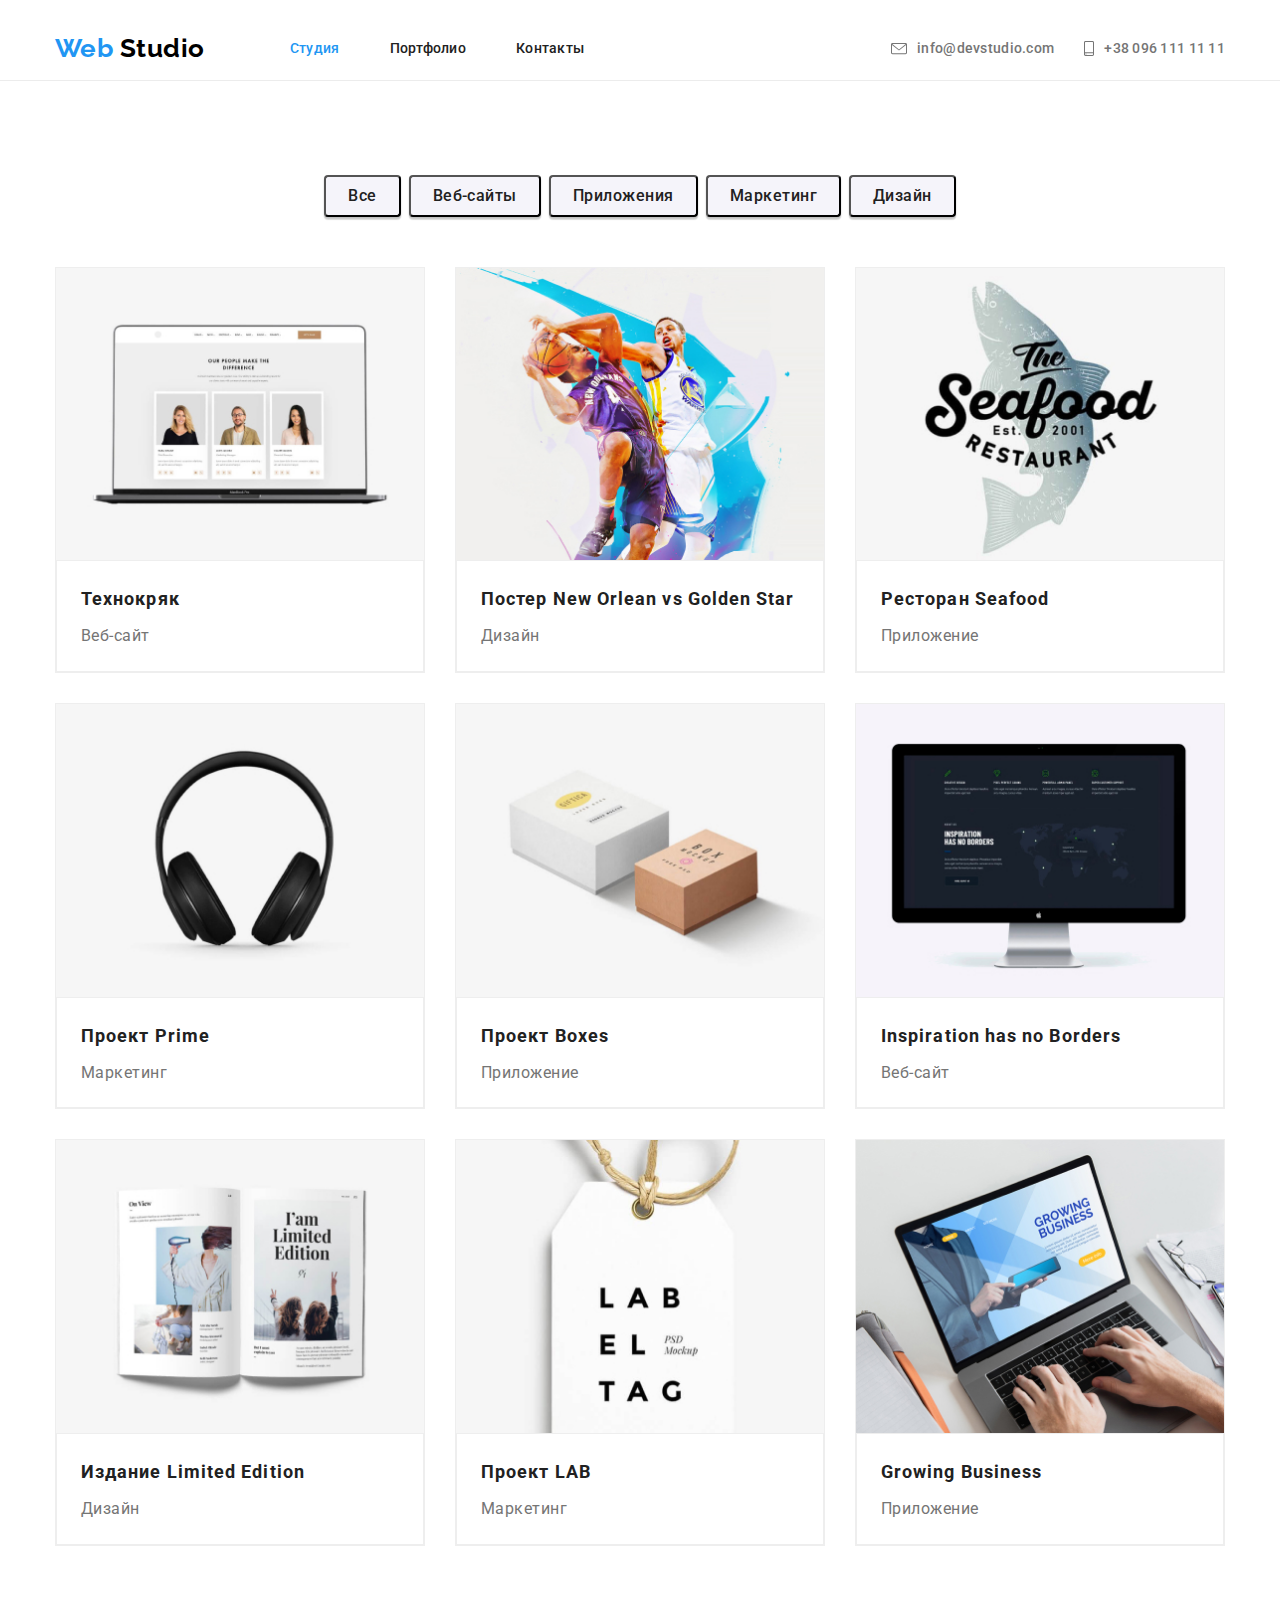
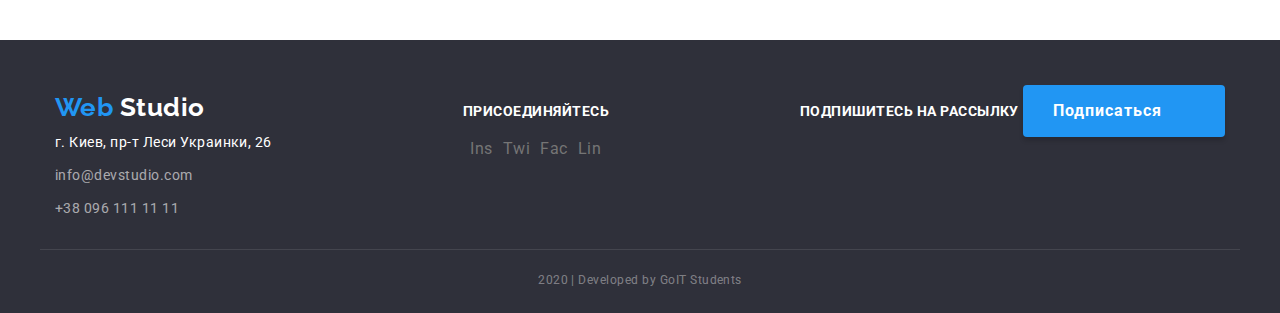
==== portfolio.html @ 9c277efb "Добавляет файлы из ДЗ-3" ====
<!DOCTYPE html>
<html lang="ru">
  <head>
    <meta charset="UTF-8" />
    <meta name="viewport" content="width=device-width, initial-scale=1.0" />
    <title>Web Studio</title>
    <link
      href="https://fonts.googleapis.com/css2?family=Raleway:wght@700&family=Roboto:wght@400;500;700;900&display=swap"
      rel="stylesheet"
    />
    <link rel="stylesheet" href="./css/normalize.css" />
    <link rel="stylesheet" href="./css/main.css" />
  </head>

  <body>
    <!-- <div class="container"> -->

    <!-- Header -->
    <header class="page-header">
      <div class="container main-nav">
        <nav class="main-nav">
          <a href="./index.html" class="logo">
            <span class="logo-blue">Web</span> Studio
          </a>

          <!-- Navigation -->
          <ul class="site-nav list">
            <li class="item">
              <a href="./index.html" class="link current">Студия</a>
            </li>
            <li class="item">
              <a href="./portfolio.html" class="link">Портфолио</a>
            </li>
            <li class="item"><a href="/" class="link">Контакты</a></li>
          </ul>
        </nav>
        <div class="header-contacts">
          <ul class="contact-list">
            <li class="item">
              <a href="mailto:info@devstudio.com" class="contact-nav"
                ><img
                  src="./images/envelope.svg"
                  class="contact-icon"
                  alt="Иконка конверта"
                />
                info@devstudio.com</a
              >
            </li>
            <li class="item">
              <a href="tel:+380961111111" class="contact-nav"
                ><img
                  src="./images/smartphone.svg"
                  class="contact-icon"
                  alt="Иконка телефона"
                />
                +38 096 111 11 11</a
              >
            </li>
          </ul>
        </div>
      </div>
    </header>

    <!-- Projects -->
    <main>
      <section class="projects">
        <div class="container">
          <h1 class="visually-hidden">Наши проекты</h1>
          <ul class="filter">
            <li class="filter-item">
              <button type="button" class="press">Все</button>
            </li>
            <li class="filter-item">
              <button type="button" class="press">Веб-сайты</button>
            </li>
            <li class="filter-item">
              <button type="button" class="press">Приложения</button>
            </li>
            <li class="filter-item">
              <button type="button" class="press">Маркетинг</button>
            </li>
            <li class="filter-item">
              <button type="button" class="press">Дизайн</button>
            </li>
          </ul>
          <ul class="projects-list">
            <li class="projects-item">
              <a class="projects-link" href="">
                <div class="projects-image">
                  <img
                    src="./images/website.jpg"
                    alt="Изображение баскетболистов"
                    width="370"
                  />
                </div>
                <div class="projects-info">
                  <h2 class="projects-title">
                    Технокряк
                  </h2>
                  <p class="projects-text">Веб-сайт</p>
                </div>
                <p class="projects-slogan">
                  Технокряк это современная площадка распространения
                  коронавируса. Компании используют эту платформу для цифрового
                  шпионажа и атак на защищённые сервера конкурентов.
                </p>
              </a>
            </li>
            <li class="projects-item">
              <a class="projects-link" href="">
                <div class="projects-image">
                  <img
                    src="./images/basketball.jpg"
                    alt="Изображение баскетболистов"
                    width="370"
                  />
                </div>
                <div class="projects-info">
                  <h2 class="projects-title">
                    Постер New Orlean vs Golden Star
                  </h2>
                  <p class="projects-text">Дизайн</p>
                </div>
                <p class="projects-slogan">
                  Технокряк это.
                </p>
              </a>
            </li>

            <li class="projects-item">
              <a class="projects-link" href=""
                ><div class="projects-image">
                  <img
                    src="./images/seafood.jpg"
                    alt="Логотип ресторана"
                    width="370"
                  />
                </div>
                <div class="projects-info">
                  <h2 class="projects-title">Ресторан Seafood</h2>
                  <p class="projects-text">Приложение</p>
                </div>
                <p class="projects-slogan">
                  Технокряк это.
                </p>
              </a>
            </li>

            <li class="projects-item">
              <a class="projects-link" href=""
                ><div class="projects-image">
                  <img
                    src="./images/prime.jpg"
                    alt="Изображение наушников"
                    width="370"
                  />
                </div>
                <div class="projects-info">
                  <h2 class="projects-title">Проект Prime</h2>
                  <p class="projects-text">Маркетинг</p>
                </div>
                <p class="projects-slogan">
                  Технокряк это.
                </p>
              </a>
            </li>

            <li class="projects-item">
              <a class="projects-link" href=""
                ><div class="projects-image">
                  <img
                    src="./images/boxes.jpg"
                    alt="Изображение двух коробок"
                    width="370"
                  />
                </div>
                <div class="projects-info">
                  <h2 class="projects-title">Проект Boxes</h2>
                  <p class="projects-text">Приложение</p>
                </div>
                <p class="projects-slogan">
                  Технокряк это.
                </p>
              </a>
            </li>

            <li class="projects-item">
              <a class="projects-link" href=""
                ><div class="projects-image">
                  <img
                    src="./images/website2.jpg"
                    alt="Изображение старницы веб-сайта"
                    width="370"
                  />
                </div>
                <div class="projects-info">
                  <h2 class="projects-title">Inspiration has no Borders</h2>
                  <p class="projects-text">Веб-сайт</p>
                </div>
                <p class="projects-slogan">
                  Технокряк это.
                </p>
              </a>
            </li>

            <li class="projects-item">
              <a class="projects-link" href=""
                ><div class="projects-image">
                  <img
                    src="./images/book.jpg"
                    alt="Изображение развернутой книги"
                    width="370"
                  />
                </div>
                <div class="projects-info">
                  <h2 class="projects-title">Издание Limited Edition</h2>
                  <p class="projects-text">Дизайн</p>
                </div>
                <p class="projects-slogan">
                  Технокряк это.
                </p>
              </a>
            </li>

            <li class="projects-item">
              <a class="projects-link" href=""
                ><div class="projects-image">
                  <img
                    src="./images/lab.jpg"
                    alt="Изображение макета логотипа"
                    width="370"
                  />
                </div>
                <div class="projects-info">
                  <h2 class="projects-title">Проект LAB</h2>
                  <p class="projects-text">Маркетинг</p>
                </div>
                <p class="projects-slogan">
                  Технокряк это.
                </p>
              </a>
            </li>

            <li class="projects-item">
              <a class="projects-link" href=""
                ><div class="projects-image">
                  <img
                    src="./images/business.jpg"
                    alt="Изображение страницы веб-сайта"
                    width="370"
                  />
                </div>
                <div class="projects-info">
                  <h2 class="projects-title">Growing Business</h2>
                  <p class="projects-text">Приложение</p>
                </div>
                <p class="projects-slogan">
                  Технокряк это.
                </p>
              </a>
            </li>
          </ul>
        </div>
      </section>
    </main>

    <!-- Footer -->
    <footer>
      <div class="container">
        <div class="footer-page">
          <div class="footer-main">
            <a href="./index.html" class="logo-footer">
              <span class="logo-blue">Web</span>
              <span class="logo-white">Studio</span>
            </a>
            <address>
              <span class="adress-title">г. Киев, пр-т Леси Украинки, 26</span>
              <a href="mailto:info@devstudio.com" class="contact"
                >info@devstudio.com</a
              >
              <a href="tel:+380961111111" class="contact">+38 096 111 11 11</a>
            </address>
          </div>
          <div class="join">
            <b class="join-title">Присоединяйтесь</b>
            <ul class="join-list">
              <li class="join-item">
                <a
                  href="/"
                  class="social-link"
                  aria-label="Ссылка на Инстаграмм"
                  >Ins</a
                >
              </li>
              <li class="join-item">
                <a href="/" class="social-link" aria-label="Ссылка на Твиттер"
                  >Twi</a
                >
              </li>
              <li class="join-item">
                <a href="/" class="social-link" aria-label="Ссылка на Фейсбук"
                  >Fac</a
                >
              </li>
              <li class="join-item">
                <a href="/" class="social-link" aria-label="Ссылка на Линкедин"
                  >Lin</a
                >
              </li>
            </ul>
          </div>
          <div class="subscribe">
            <b class="subscribe-title">Подпишитесь на рассылку</b>
            <a href="/" class="button-footer">Подписаться</a>
          </div>
        </div>
      </div>
      <p class="copyright container">2020 | Developed by GoIT Students</p>
    </footer>
  </body>
</html>
---- css/main.css ----
:root {
  --primary-text-color: #212121;
  --title-text-color: #757575;
  --title-white-color: #ffffff;
  --accent: #2196f3;
  --footer-text-color: rgba(255, 255, 255, 0.6);
  --secondary-bg-color: #f5f4fa;
  --footer-bg-color: #2f303a;
}

.visually-hidden {
  position: absolute;
  width: 1px;
  height: 1px;
  margin: -1px;
  border: 0;
  padding: 0;
  clip: rect(0 0 0 0);
  overflow: hidden;
}
ul {
  list-style: none;
  padding: 0;
  margin: 0;
}

h1,
h2,
h3,
h4,
p {
  margin-top: 0;
  margin-bottom: 0;
}

body {
  margin: 0px;
  background-color: var(--title-white-color);
  color: var(--primary-text-color);
  font-family: Roboto, sans-serif;
  letter-spacing: 0.03em;
}

a {
  text-decoration: none;
}
img {
  display: block;
  max-width: 100%;
  height: auto;
}
.container {
  margin-left: auto;
  margin-right: auto;
  width: 1200px;
  padding-left: 15px;
  padding-right: 15px;
  /* outline: 2px solid greenyellow; */
}

/* logo */
.logo {
  padding-top: 33px;
  padding-bottom: 16px;
  color: #000000;
  font-family: Raleway, sans-serif;
  font-weight: 700;
  font-size: 26px;
  line-height: 1.19;
}

.logo-blue {
  color: var(--accent);
}
.logo-white {
  color: var(--title-white-color);
}
/* Header */
/* .page-header {} */

/* Site nav */
.page-header {
  border-bottom: 1px solid #ececec;
}
.main-nav {
  display: flex;
  align-items: center;
}
.site-nav {
  display: flex;
  margin-left: 85px;
}
.site-nav .item:not(:last-child) {
  margin-right: 50px;
}
.site-nav .link {
  display: block;
  padding-top: 41px;
  padding-bottom: 23px;
  color: var(--primary-text-color);
  font-weight: 500;
  font-size: 14px;
  line-height: 1.14;
  letter-spacing: 0.02em;
}
.site-nav .link:hover,
.site-nav .link:focus {
  color: var(--accent);
}
.site-nav .link.current {
  color: var(--accent);
}
.header-contacts {
  display: flex;
  margin-left: auto;
}
.contact-list {
  display: flex;
  align-items: center;
  padding-top: 41px;
  padding-bottom: 23px;
}

.contact-list .item + .item {
  margin-left: 30px;
}
.contact-list .contact-nav {
  display: flex;
  align-items: center;
  color: var(--title-text-color);
  font-weight: 500;
  font-size: 14px;
  line-height: 1.14;
  letter-spacing: 0.02em;
}
.contact-icon {
  margin-right: 10px;
}
.contact-icon:hover,
.contact-icon:focus {
  color: var(--accent);
}
.contact-nav:hover,
.contact-nav:focus {
  color: var(--accent);
}

/* Hero */
.hero {
  background-color: var(--title-text-color);
  text-align: center;
  /* outline: 2px solid greenyellow; */
}

.hero-title {
  padding-top: 200px;
  margin-bottom: 30px;
  color: var(--title-white-color);
  font-weight: 900;
  font-size: 44px;
  line-height: 1.36;
  letter-spacing: 0.06em;
  text-transform: uppercase;
}

.button-hero {
  display: inline-block;
  border: 1px solid transparent;
  min-width: 200px;
  margin-bottom: 200px;
  padding: 10px 32px;
  background-color: var(--accent);
  color: var(--title-white-color);
  font-weight: 700;
  font-size: 16px;
  line-height: 1.87;
  letter-spacing: 0.06em;
  box-shadow: 0px 4px 4px rgba(0, 0, 0, 0.15);
  border-radius: 4px;
}
/* Functions */
.functions {
  padding-top: 94px;
  padding-bottom: 94px;
}
.functions-list {
  display: flex;
}
.functions-icon {
  background: var(--secondary-bg-color);
  padding: 25px 100px;
  border-radius: 4px;
  margin-bottom: 30px;
}
.functions-list .item {
  width: 270px;
}
.functions-list .item:not(:last-child) {
  margin-right: 30px;
}
.functions-title {
  margin-bottom: 10px;
  color: var(--primary-text-color);
  font-weight: 700;
  font-size: 14px;
  line-height: 1.14;
  text-transform: uppercase;
}
.functions-text {
  color: var(--title-text-color);
  font-size: 14px;
  line-height: 1.71;
}

/* Work */
.work {
  padding-bottom: 94px;
}
.work-list {
  display: flex;
  justify-content: space-between;
}
.work-list .work-item:not(:last-child) {
  margin-right: 30px;
}
.work-title {
  margin-bottom: 50px;
  color: var(--primary-text-color);
  font-weight: 700;
  font-size: 36px;
  line-height: 1.17;
  text-align: center;
}
.work-list-white {
  color: var(--title-white-color);
  font-weight: 700;
  font-size: 14px;
  line-height: 1.14;
  text-transform: uppercase;
  text-align: center;
  padding-top: 27px;
  padding-bottom: 27px;
  background-color: rgba(47, 48, 58, 0.8);
}

/* Team */
.team {
  padding-top: 94px;
  padding-bottom: 94px;
  background-color: var(--secondary-bg-color);
}
.team-list {
  display: flex;
  justify-content: space-between;
}
.team-list .team-item:not(:last-child) {
  margin-right: 30px;
}
.team-item {
  border-radius: 4px;
  box-shadow: 0px 2px 1px rgba(0, 0, 0, 0.2), 0px 1px 1px rgba(0, 0, 0, 0.14),
    0px 1px 3px rgba(0, 0, 0, 0.12);
  overflow: hidden;
}
.team-item-info {
  text-align: center;
  padding: 30px 32px 24px;
  background: var(--title-white-color);
}
.team-title {
  margin-bottom: 50px;
  color: var(--primary-text-color);
  font-weight: 700;
  font-size: 36px;
  line-height: 1.17;
  text-align: center;
}
.team-list-item {
  margin-bottom: 10px;
  color: var(--primary-text-color);
  font-weight: 500;
  font-size: 16px;
  line-height: 1.19;
}
.team-text {
  margin-bottom: 16px;
  color: var(--title-text-color);
  font-size: 16px;
  line-height: 1.19;
}
.social-list {
  display: flex;
  justify-content: center;
}
.social-link {
  color: var(--title-text-color);
}
.social-list .item:not(:last-child) {
  margin-right: 10px;
}
.social-link:hover,
.social-link:focus {
  color: var(--accent);
}
/* Clients */
.clients {
  padding-top: 94px;
  padding-bottom: 94px;
}
.clients-title {
  margin-bottom: 50px;
  color: var(--primary-text-color);
  font-weight: 700;
  font-size: 36px;
  line-height: 1.17;
  text-align: center;
}
.clients-list {
  display: flex;
}
.clients-item:not(:last-child) {
  margin-right: 30px;
}

.clients-item {
  display: flex;
  align-items: center;
  justify-content: center;
  border: 1px solid var(--title-text-color);
  border-radius: 4px;
  height: 90px;
  width: 170px;
}

/* Footer */
footer {
  background-color: var(--footer-bg-color);
}
.logo-footer {
  display: block;
  margin-bottom: 8px;
  font-family: Raleway, sans-serif;
  font-weight: 700;
  font-size: 26px;
  line-height: 1.19;
}

.footer-page {
  display: flex;
  justify-content: space-between;
  align-items: baseline;
  padding-top: 45px;
}
address {
  display: flex;
  flex-direction: column;
}
.adress-title {
  margin-bottom: 9px;
  color: var(--title-white-color);
  font-style: normal;
  font-size: 14px;
  line-height: 1.71;
}
.contact {
  color: var(--footer-text-color);
  margin-bottom: 9px;
  font-style: normal;
  font-size: 14px;
  line-height: 1.71;
}
.contact:last-child {
  margin-bottom: 28px;
}

.join-title {
  display: block;
  color: var(--title-white-color);
  margin-bottom: 20px;
  font-weight: 700;
  font-size: 14px;
  line-height: 1.14;
  text-transform: uppercase;
}
.join-list {
  display: flex;
  align-items: center;
  justify-content: center;
}
.join-list .join-item:not(:last-child) {
  margin-right: 10px;
}
.subscribe-title {
  display: inline-block;
  color: var(--title-white-color);
  margin-bottom: 20px;
  font-weight: 700;
  font-size: 14px;
  line-height: 1.14;
  text-transform: uppercase;
}
.button-footer {
  display: inline-block;
  border: 1px solid transparent;
  min-width: 200px;
  padding: 10px 62px 10px 29px;
  background-color: var(--accent);
  color: var(--title-white-color);
  font-weight: 700;
  font-size: 16px;
  line-height: 1.87;
  letter-spacing: 0.06em;
  text-align: center;
  box-shadow: 0px 4px 4px rgba(0, 0, 0, 0.15);
  border-radius: 4px;
}
.copyright {
  display: block;
  font-size: 12px;
  line-height: 2;
  text-align: center;
  color: rgba(255, 255, 255, 0.4);
  padding-top: 18px;
  padding-bottom: 21px;
  border-top: 1px solid rgba(255, 255, 255, 0.1);
}

/* Portfolio styles */
/* Radio buttons */
.filter {
  display: flex;
  justify-content: center;
  text-align: center;
  margin-bottom: 50px;
}
/* .filter-item {
  min-width: 73px;
} */
.filter-item:not(:last-child) {
  margin-right: 8px;
}
button {
  padding: 6px 22px;
  min-width: 73px;
  min-height: 38px;
  font-family: inherit;
  font-weight: 500;
  font-size: 16px;
  line-height: 1.62;
  letter-spacing: 0.03em;
  text-align: center;
  box-shadow: 0px 2px 2px rgba(0, 0, 0, 0.12), 0px 1px 2px rgba(0, 0, 0, 0.08),
    0px 3px 1px rgba(0, 0, 0, 0.1);
  border-radius: 4px;
  cursor: pointer;
}
.filter .press {
  color: var(--primary-text-color);
  background-color: var(--secondary-bg-color);
}
.filter .press:hover,
.filter .press:focus {
  color: var(--title-white-color);
  background-color: var(--accent);
}
/* Projects */

.projects {
  padding-top: 94px;
  padding-bottom: 94px;
}
.projects-item {
  width: calc((100% - 60px) / 3);
  margin-bottom: 30px;
  margin-right: 30px;
  border: 1px solid #eeeeee;
  overflow: hidden;
}
.projects-title {
  margin-bottom: 4px;
  color: var(--primary-text-color);
  font-weight: 700;
  font-size: 18px;
  line-height: 2;
  letter-spacing: 0.06em;
}
.projects-text {
  /* margin-bottom: 20px; */
  color: var(--title-text-color);
  font-size: 16px;
  line-height: 1.87;
}
.projects-slogan {
  color: var(--accent);
  font-size: 18px;
  line-height: 1.56;
  padding: 63px 24px;
  display: none;
}
.projects-item:nth-child(3n) {
  margin-right: 0px;
}
.projects-item:nth-last-child(-n + 3) {
  margin-bottom: 0px;
}
.projects-list {
  display: flex;
  flex-wrap: wrap;
}
.projects-info {
  border: 1px solid #eeeeee;
  text-align: left;
  padding: 20px 24px;
}
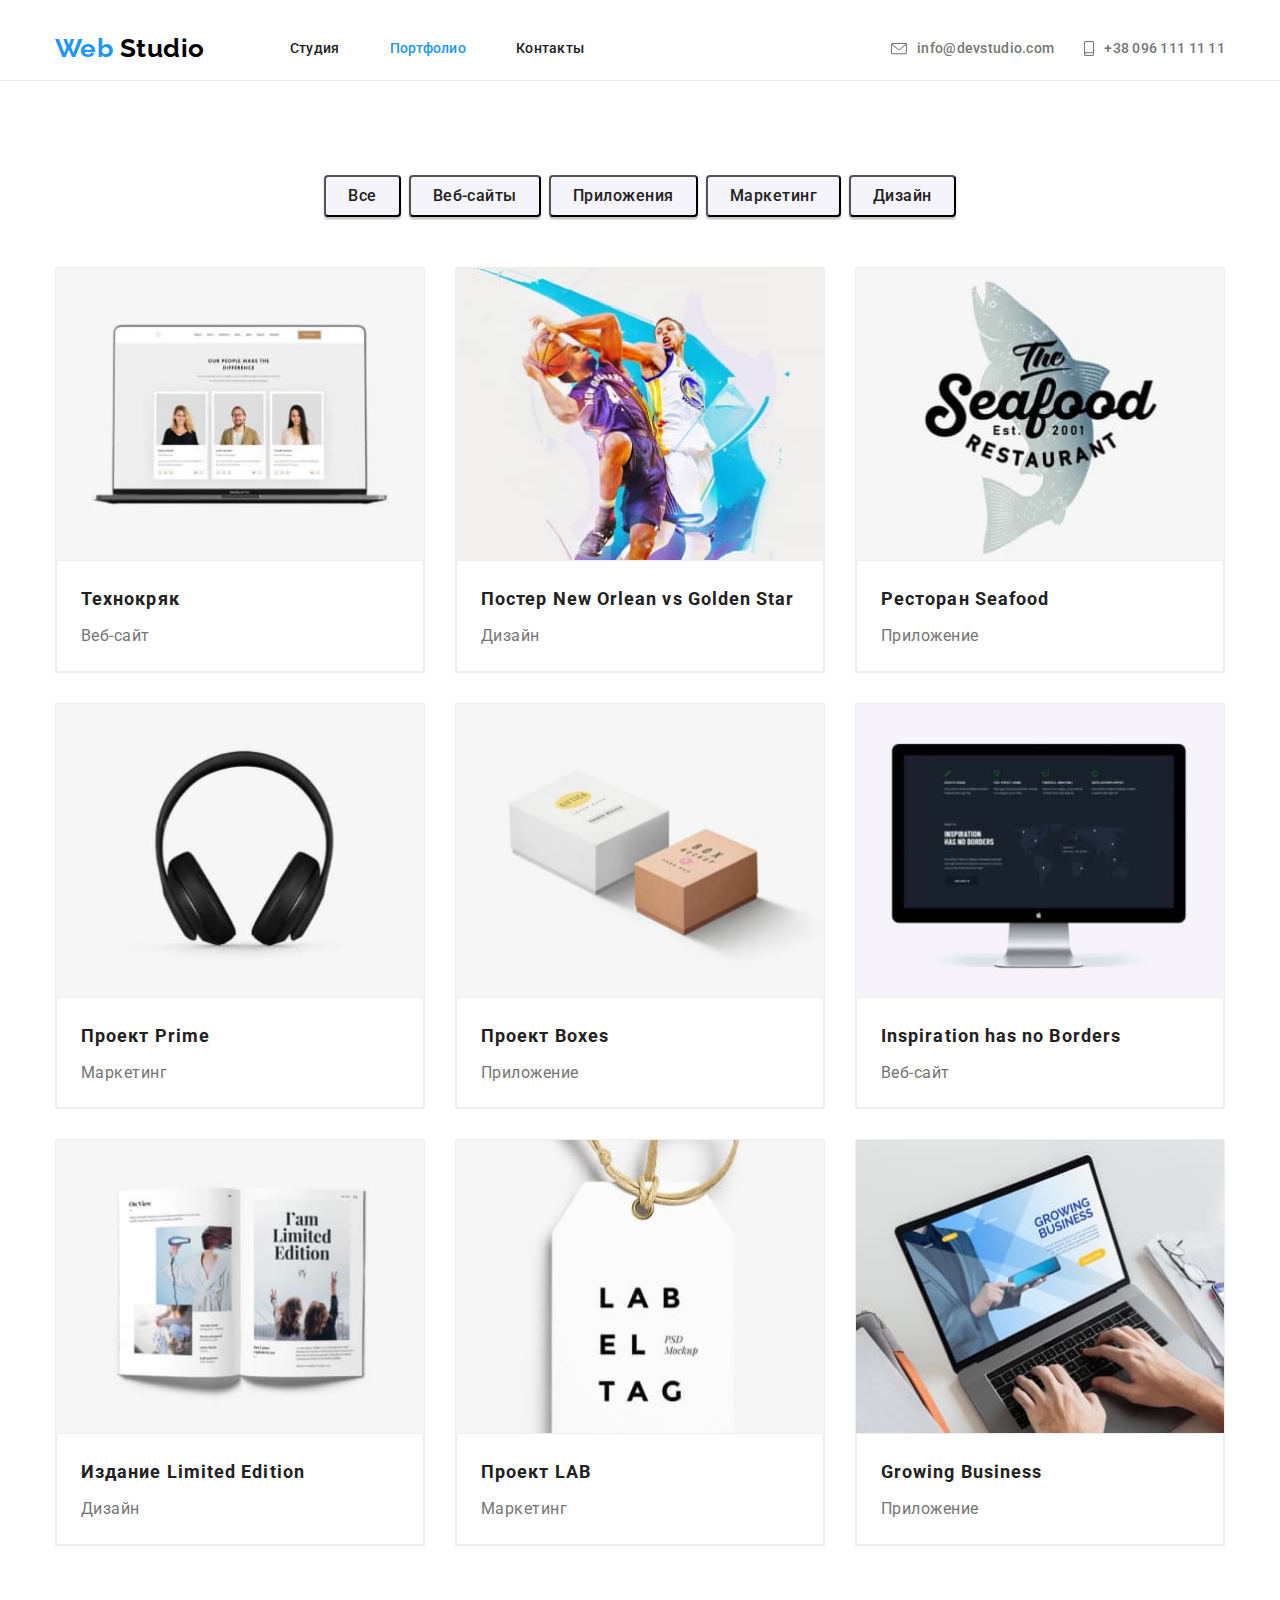
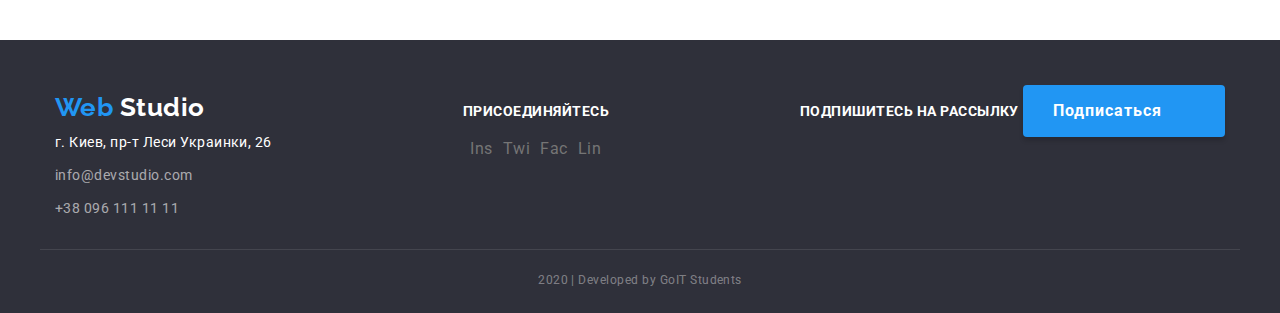
==== commit f96587c9: "Добавляет оверлей" ====
--- a/portfolio.html
+++ b/portfolio.html
@@ -16,7 +16,7 @@
     <!-- <div class="container"> -->
 
     <!-- Header -->
-    <header class="page-header">
+    <header class="page-header-portfolio">
       <div class="container main-nav">
         <nav class="main-nav">
           <a href="./index.html" class="logo">
@@ -26,10 +26,10 @@
           <!-- Navigation -->
           <ul class="site-nav list">
             <li class="item">
-              <a href="./index.html" class="link current">Студия</a>
+              <a href="./index.html" class="link">Студия</a>
             </li>
             <li class="item">
-              <a href="./portfolio.html" class="link">Портфолио</a>
+              <a href="./portfolio.html" class="link current">Портфолио</a>
             </li>
             <li class="item"><a href="/" class="link">Контакты</a></li>
           </ul>
--- a/css/main.css
+++ b/css/main.css
@@ -76,10 +76,9 @@
   color: var(--title-white-color);
 }
 /* Header */
-/* .page-header {} */
 
 /* Site nav */
-.page-header {
+.page-header-portfolio {
   border-bottom: 1px solid #ececec;
 }
 .main-nav {
@@ -146,8 +145,22 @@
 }
 
 /* Hero */
+.overlay {
+  max-width: 1600px;
+  height: 600px;
+  margin-left: auto;
+  margin-right: auto;
+  background-color: var(--title-text-color);
+  background-image: linear-gradient(
+      rgba(47, 48, 58, 0.8),
+      rgba(47, 48, 58, 0.8)
+    ),
+    url(../images/headerimg.jpg);
+  background-repeat: no-repeat;
+  background-position: center;
+  background-size: cover;
+}
 .hero {
-  background-color: var(--title-text-color);
   text-align: center;
   /* outline: 2px solid greenyellow; */
 }
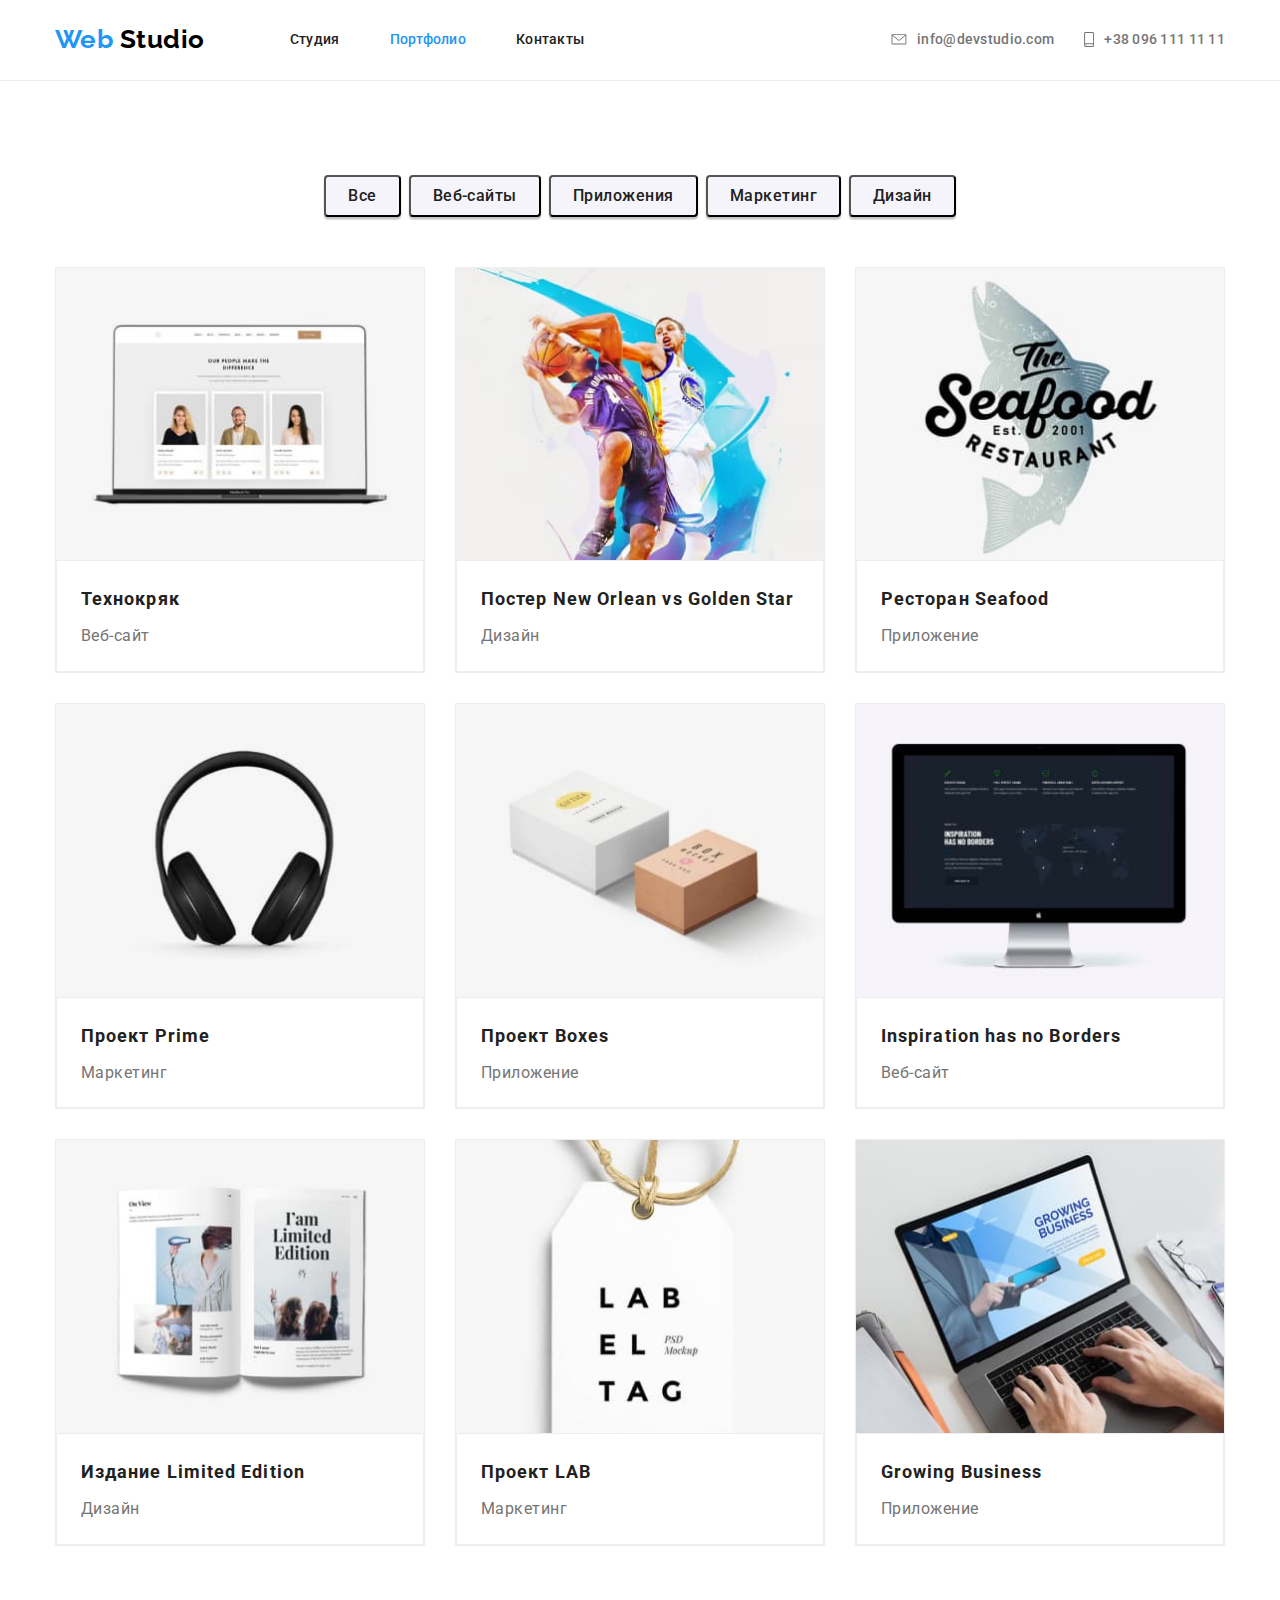
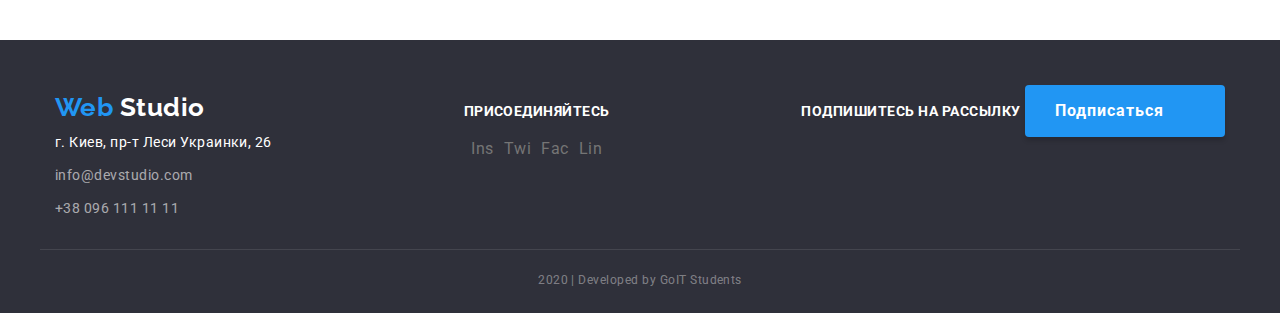
==== commit b2796564: "Добавляет иконки в хедере" ====
--- a/portfolio.html
+++ b/portfolio.html
@@ -37,22 +37,18 @@
         <div class="header-contacts">
           <ul class="contact-list">
             <li class="item">
-              <a href="mailto:info@devstudio.com" class="contact-nav"
-                ><img
-                  src="./images/envelope.svg"
-                  class="contact-icon"
-                  alt="Иконка конверта"
-                />
+              <a href="mailto:info@devstudio.com" class="contact-nav mail">
+                <svg class="nav-icon">
+                  <use href="./images/sprite.svg#icon-envelope"></use>
+                </svg>
                 info@devstudio.com</a
               >
             </li>
             <li class="item">
-              <a href="tel:+380961111111" class="contact-nav"
-                ><img
-                  src="./images/smartphone.svg"
-                  class="contact-icon"
-                  alt="Иконка телефона"
-                />
+              <a href="tel:+380961111111" class="contact-nav tel">
+                <svg class="nav-icon">
+                  <use href="./images/sprite.svg#icon-smartphone"></use>
+                </svg>
                 +38 096 111 11 11</a
               >
             </li>
--- a/css/main.css
+++ b/css/main.css
@@ -60,8 +60,8 @@
 
 /* logo */
 .logo {
-  padding-top: 33px;
-  padding-bottom: 16px;
+  padding-top: 24px;
+  padding-bottom: 25px;
   color: #000000;
   font-family: Raleway, sans-serif;
   font-weight: 700;
@@ -94,8 +94,8 @@
 }
 .site-nav .link {
   display: block;
-  padding-top: 41px;
-  padding-bottom: 23px;
+  padding-top: 32px;
+  padding-bottom: 32px;
   color: var(--primary-text-color);
   font-weight: 500;
   font-size: 14px;
@@ -116,8 +116,8 @@
 .contact-list {
   display: flex;
   align-items: center;
-  padding-top: 41px;
-  padding-bottom: 23px;
+  padding-top: 32px;
+  padding-bottom: 32px;
 }
 
 .contact-list .item + .item {
@@ -132,18 +132,23 @@
   line-height: 1.14;
   letter-spacing: 0.02em;
 }
-.contact-icon {
-  margin-right: 10px;
-}
-.contact-icon:hover,
-.contact-icon:focus {
-  color: var(--accent);
-}
+
 .contact-nav:hover,
 .contact-nav:focus {
   color: var(--accent);
 }
-
+.nav-icon {
+  margin-right: 10px;
+  fill: currentColor;
+}
+.mail .nav-icon {
+  width: 16px;
+  height: 11.2px;
+}
+.tel .nav-icon {
+  width: 10px;
+  height: 15px;
+}
 /* Hero */
 .overlay {
   max-width: 1600px;
@@ -199,12 +204,29 @@
 .functions-list {
   display: flex;
 }
-.functions-icon {
-  background: var(--secondary-bg-color);
-  padding: 25px 100px;
+/* .functions-list .item::before {
+  display: block;
+  content: '';
+  height: 120px;
+  background-size: contain;
+  background-repeat: no-repeat;
+  background-position: center;
+  background-color: var(--secondary-bg-color);
   border-radius: 4px;
   margin-bottom: 30px;
 }
+.icon-antenna::before {
+  background-image: url(../images/antenna.svg);
+}
+.icon-clock::before {
+  background-image: url(../images/clock.svg);
+}
+.icon-diagram::before {
+  background-image: url(../images/diagram.svg);
+}
+.icon-astronaut::before {
+  background-image: url(../images/astronaut.svg);
+} */
 .functions-list .item {
   width: 270px;
 }
@@ -413,20 +435,29 @@
   text-transform: uppercase;
 }
 .button-footer {
-  display: inline-block;
+  display: inline-flex;
   border: 1px solid transparent;
   min-width: 200px;
-  padding: 10px 62px 10px 29px;
+  padding: 10px 29px 10px 29px;
   background-color: var(--accent);
   color: var(--title-white-color);
   font-weight: 700;
   font-size: 16px;
   line-height: 1.87;
   letter-spacing: 0.06em;
-  text-align: center;
+  align-items: center;
   box-shadow: 0px 4px 4px rgba(0, 0, 0, 0.15);
   border-radius: 4px;
 }
+/* .button-footer::after {
+  display: inline-flex;
+  content: '';
+  width: 24px;
+  height: 24px;
+  background-image: url(../images/plane.svg);
+  background-size: contain;
+  margin-left: 10px;
+} */
 .copyright {
   display: block;
   font-size: 12px;
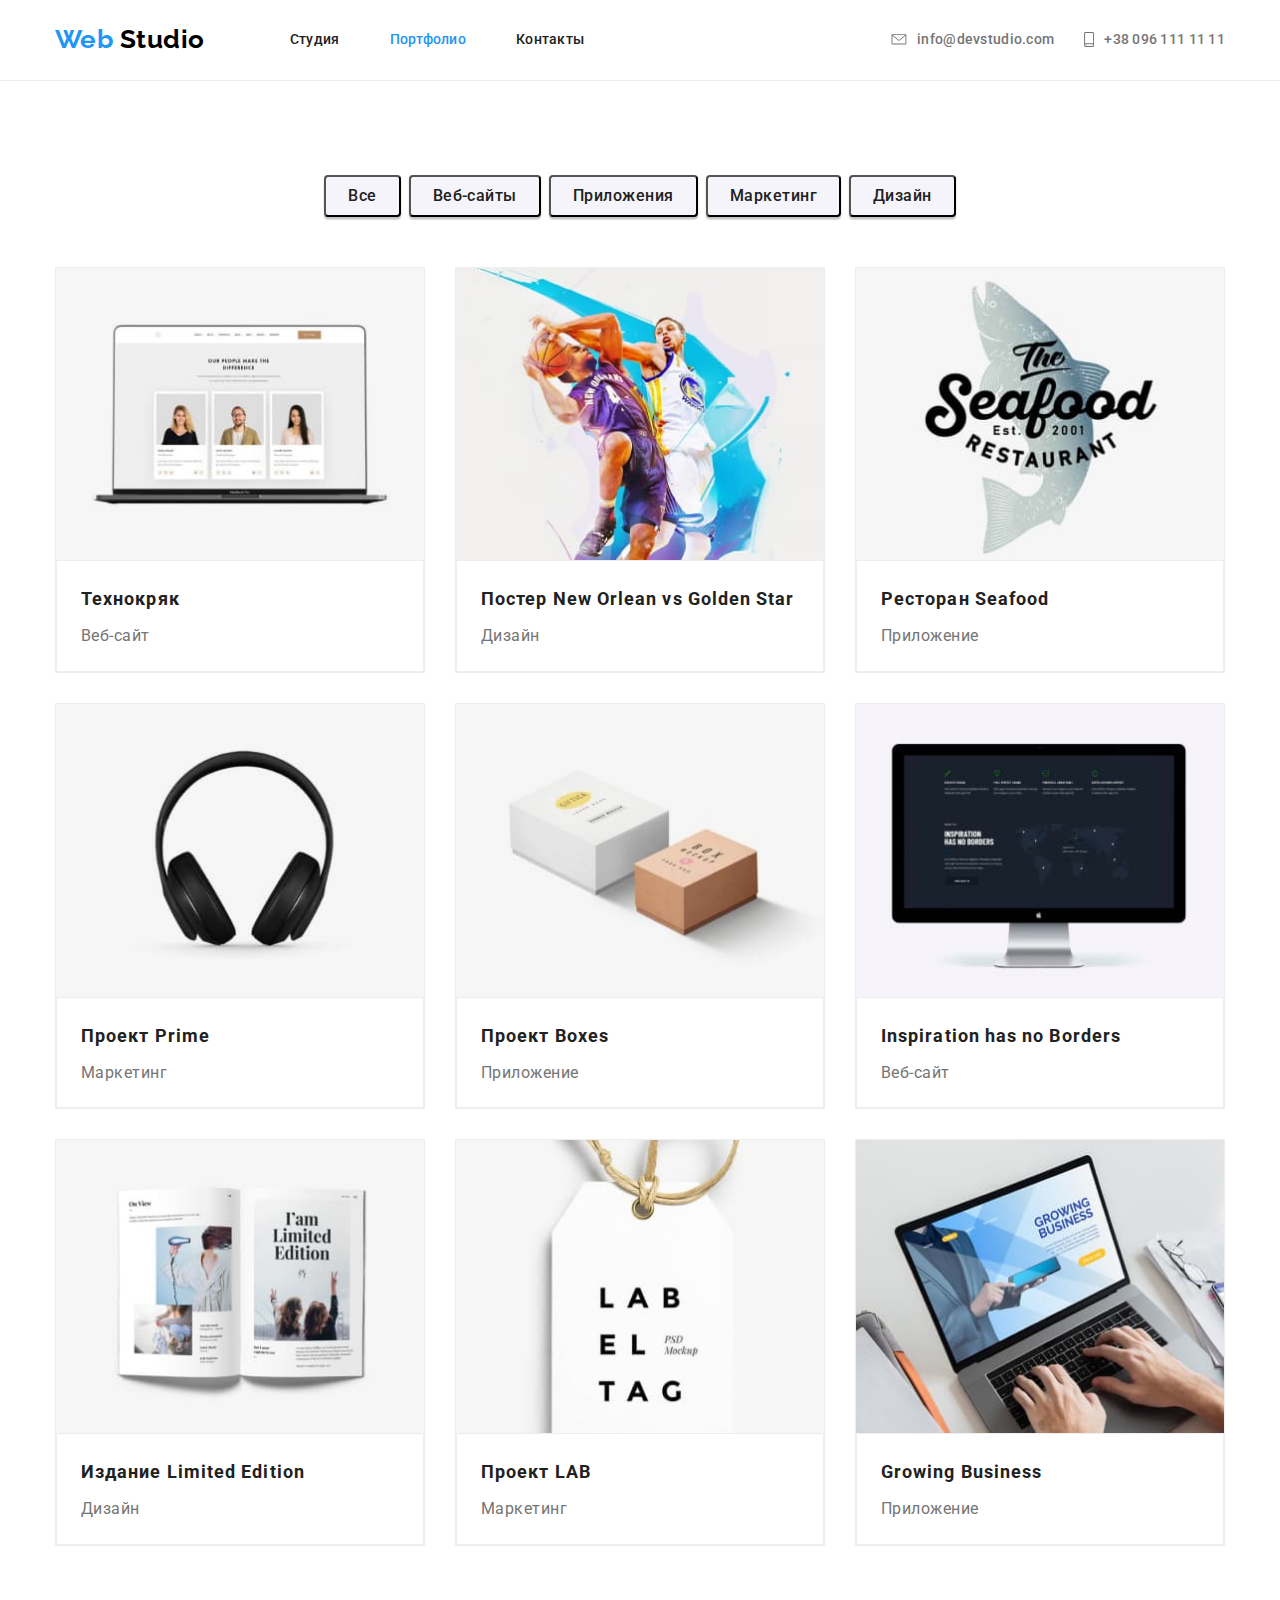
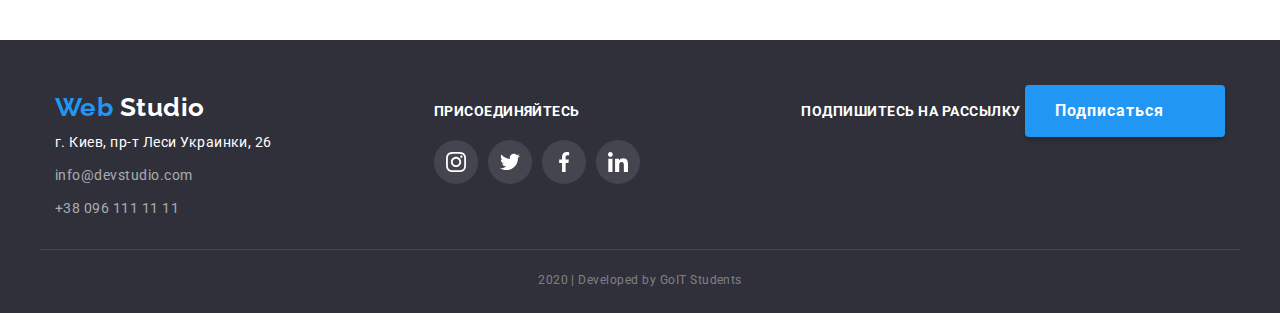
==== commit b7c9dbd2: "Добавляет иконки клиентов" ====
--- a/portfolio.html
+++ b/portfolio.html
@@ -280,28 +280,24 @@
           <div class="join">
             <b class="join-title">Присоединяйтесь</b>
             <ul class="join-list">
-              <li class="join-item">
-                <a
-                  href="/"
-                  class="social-link"
-                  aria-label="Ссылка на Инстаграмм"
-                  >Ins</a
-                >
+              <li class="item">
+                <a href="/" class="social-link" aria-label="Ссылка на Инстаграмм"><svg class="social-icon">
+                    <use href="./images/sprite.svg#icon-instagram"></use>
+                  </svg></a>
               </li>
-              <li class="join-item">
-                <a href="/" class="social-link" aria-label="Ссылка на Твиттер"
-                  >Twi</a
-                >
+              <li class="item">
+                <a href="/" class="social-link" aria-label="Ссылка на Твиттер"><svg class="social-icon">
+                    <use href="./images/sprite.svg#icon-twitter"></use>
+                  </svg></a>
               </li>
-              <li class="join-item">
-                <a href="/" class="social-link" aria-label="Ссылка на Фейсбук"
-                  >Fac</a
-                >
+              <li class="item">
+                <a href="/" class="social-link" aria-label="Ссылка на Фейсбук"><svg class="social-icon">
+                    <use href="./images/sprite.svg#icon-facebook"></use>
+                  </svg></a>
               </li>
-              <li class="join-item">
-                <a href="/" class="social-link" aria-label="Ссылка на Линкедин"
-                  >Lin</a
-                >
+              <li class="item">
+                <a href="/" class="social-link" aria-label="Ссылка на Линкедин"><svg class="social-icon">
+                    <use href="./images/sprite.svg#icon-linkedin"></use></a>
               </li>
             </ul>
           </div>
--- a/css/main.css
+++ b/css/main.css
@@ -6,6 +6,8 @@
   --footer-text-color: rgba(255, 255, 255, 0.6);
   --secondary-bg-color: #f5f4fa;
   --footer-bg-color: #2f303a;
+  --icon-color: #afb1b8;
+  --footer-bg-socicon: rgba(255, 255, 255, 0.1);
 }
 
 .visually-hidden {
@@ -204,6 +206,20 @@
 .functions-list {
   display: flex;
 }
+.icon-frame {
+  display: inline-flex;
+  width: 100%;
+  height: 120px;
+  align-items: center;
+  border-radius: 4px;
+  background-color: var(--secondary-bg-color);
+  margin-bottom: 30px;
+}
+.functions-icon {
+  margin: auto;
+  width: 70px;
+  height: 70px;
+}
 /* .functions-list .item::before {
   display: block;
   content: '';
@@ -228,7 +244,8 @@
   background-image: url(../images/astronaut.svg);
 } */
 .functions-list .item {
-  width: 270px;
+  display: block;
+  width: calc((100% - 90px) / 4);
 }
 .functions-list .item:not(:last-child) {
   margin-right: 30px;
@@ -328,14 +345,37 @@
   justify-content: center;
 }
 .social-link {
-  color: var(--title-text-color);
+  display: inline-flex;
+  width: 44px;
+  height: 44px;
+  border-radius: 50%;
+  cursor: pointer;
+  color: var(--icon-color);
 }
 .social-list .item:not(:last-child) {
   margin-right: 10px;
 }
-.social-link:hover,
-.social-link:focus {
-  color: var(--accent);
+.social-list .social-link:hover,
+.social-list .social-link:focus,
+.join-list .social-link:hover,
+.join-list .social-link:focus {
+  background-color: var(--accent);
+}
+.social-list .social-link:hover .social-icon,
+.social-list .social .link:focus .social-icon {
+  fill: var(--title-white-color);
+}
+.social-icon {
+  margin: auto;
+  width: 20px;
+  height: 20px;
+  fill: currentColor;
+}
+.join .social-link {
+  background-color: var(--footer-bg-socicon);
+}
+.join .social-icon {
+  fill: var(--title-white-color);
 }
 /* Clients */
 .clients {
@@ -358,15 +398,33 @@
 }
 
 .clients-item {
-  display: flex;
+  display: block;
+  width: calc((100% - 150px) / 6);
+  height: 90px;
+  border: 1px solid var(--icon-color);
+  border-radius: 4px;
+  text-align: center;
+}
+.clients-link {
+  display: inline-flex;
   align-items: center;
-  justify-content: center;
-  border: 1px solid var(--title-text-color);
-  border-radius: 4px;
-  height: 90px;
-  width: 170px;
-}
-
+  width: 100%;
+  height: 100%;
+  color: var(--icon-color);
+  background-color: transparent;
+}
+.clients-icon {
+  margin: auto;
+  fill: currentColor;
+}
+.clients-item:hover,
+.clients-item:focus {
+  border: 1px solid var(--accent);
+}
+.clients-list .clients-link:hover .clients-icon,
+.clients-list .clients-link:focus .clients-icon {
+  fill: var(--accent);
+}
 /* Footer */
 footer {
   background-color: var(--footer-bg-color);
@@ -422,7 +480,7 @@
   align-items: center;
   justify-content: center;
 }
-.join-list .join-item:not(:last-child) {
+.join-list .item:not(:last-child) {
   margin-right: 10px;
 }
 .subscribe-title {
